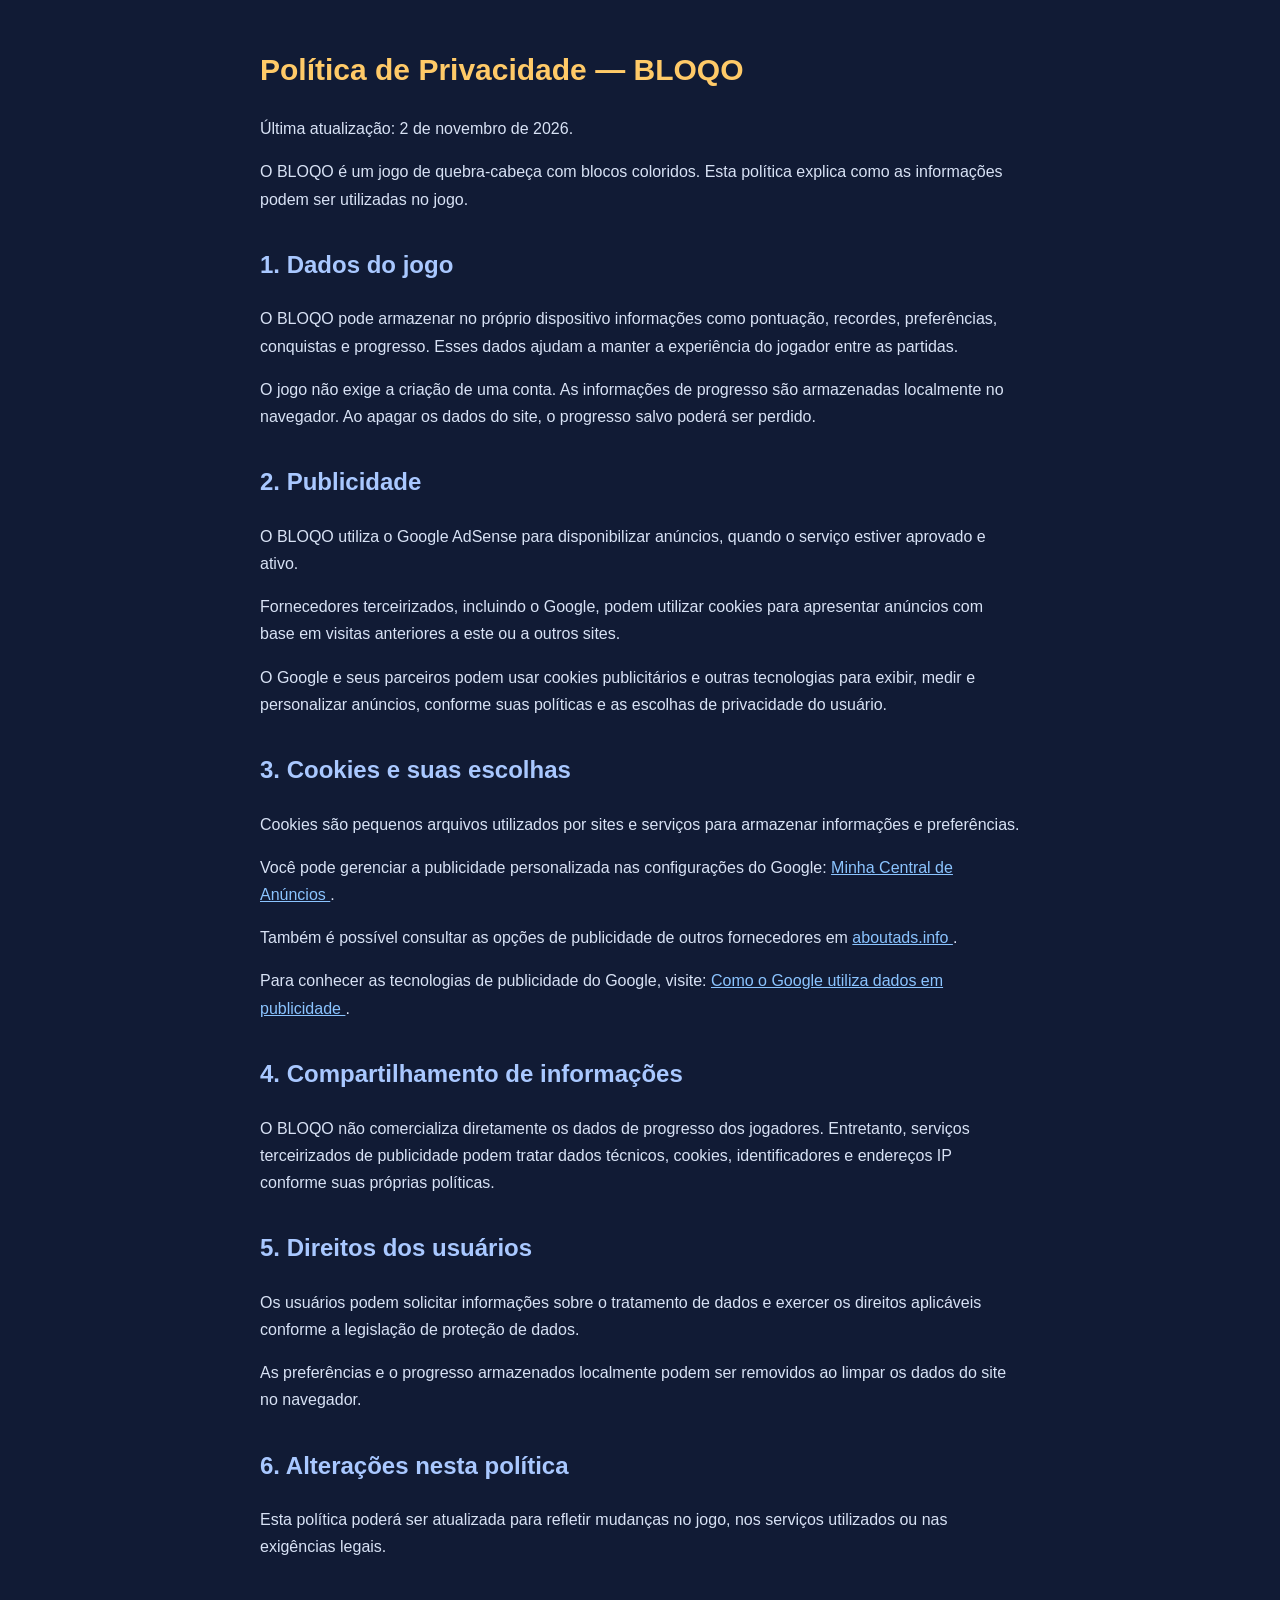
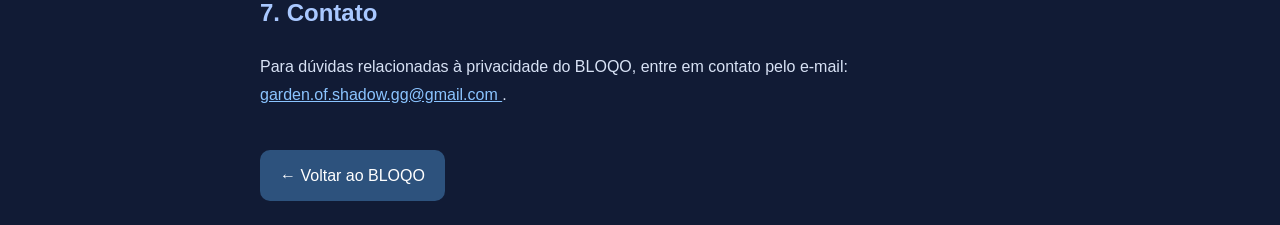
==== privacidade.html @ 5e4409f8 "Add privacy policy for BLOQO game This file contains the privacy policy for the BLOQO game, detailin" ====
<!DOCTYPE html>
<html lang="pt-BR">
<head>
  <meta charset="UTF-8">
  <meta name="viewport" content="width=device-width, initial-scale=1">
  <meta name="theme-color" content="#111b35">
  <title>Política de Privacidade — BLOQO</title>
  <style>
    * { box-sizing: border-box; }
    body {
      margin: 0;
      padding: 24px 18px;
      background: #111b35;
      color: #eef3ff;
      font-family: Arial, sans-serif;
      line-height: 1.7;
    }
    main {
      max-width: 760px;
      margin: 0 auto;
    }
    h1 { color: #ffca68; font-size: 30px; }
    h2 { color: #a9c8ff; margin-top: 32px; }
    p { color: #d8e2f5; }
    a { color: #8bc4ff; }
    .voltar {
      display: inline-block;
      margin-top: 26px;
      padding: 12px 20px;
      background: #2d527d;
      color: white;
      border-radius: 10px;
      text-decoration: none;
    }
  </style>
</head>
<body>
  <main>
    <h1>Política de Privacidade — BLOQO</h1>
    <p>Última atualização: 2 de novembro de 2026.</p>

    <p>
      O BLOQO é um jogo de quebra-cabeça com blocos
      coloridos. Esta política explica como as
      informações podem ser utilizadas no jogo.
    </p>

    <h2>1. Dados do jogo</h2>
    <p>
      O BLOQO pode armazenar no próprio dispositivo
      informações como pontuação, recordes,
      preferências, conquistas e progresso.
      Esses dados ajudam a manter a experiência
      do jogador entre as partidas.
    </p>
    <p>
      O jogo não exige a criação de uma conta.
      As informações de progresso são armazenadas
      localmente no navegador. Ao apagar os dados
      do site, o progresso salvo poderá ser perdido.
    </p>

    <h2>2. Publicidade</h2>
    <p>
      O BLOQO utiliza o Google AdSense para
      disponibilizar anúncios, quando o serviço
      estiver aprovado e ativo.
    </p>
    <p>
      Fornecedores terceirizados, incluindo o
      Google, podem utilizar cookies para apresentar
      anúncios com base em visitas anteriores
      a este ou a outros sites.
    </p>
    <p>
      O Google e seus parceiros podem usar cookies
      publicitários e outras tecnologias para
      exibir, medir e personalizar anúncios,
      conforme suas políticas e as escolhas
      de privacidade do usuário.
    </p>

    <h2>3. Cookies e suas escolhas</h2>
    <p>
      Cookies são pequenos arquivos utilizados
      por sites e serviços para armazenar
      informações e preferências.
    </p>
    <p>
      Você pode gerenciar a publicidade personalizada
      nas configurações do Google:
      <a href="https://myadcenter.google.com/"
         target="_blank" rel="noopener noreferrer">
        Minha Central de Anúncios
      </a>.
    </p>
    <p>
      Também é possível consultar as opções
      de publicidade de outros fornecedores em
      <a href="https://www.aboutads.info/choices/"
         target="_blank" rel="noopener noreferrer">
        aboutads.info
      </a>.
    </p>
    <p>
      Para conhecer as tecnologias de publicidade
      do Google, visite:
      <a href="https://policies.google.com/technologies/ads"
         target="_blank" rel="noopener noreferrer">
        Como o Google utiliza dados em publicidade
      </a>.
    </p>

    <h2>4. Compartilhamento de informações</h2>
    <p>
      O BLOQO não comercializa diretamente
      os dados de progresso dos jogadores.
      Entretanto, serviços terceirizados de
      publicidade podem tratar dados técnicos,
      cookies, identificadores e endereços IP
      conforme suas próprias políticas.
    </p>

    <h2>5. Direitos dos usuários</h2>
    <p>
      Os usuários podem solicitar informações
      sobre o tratamento de dados e exercer
      os direitos aplicáveis conforme a
      legislação de proteção de dados.
    </p>
    <p>
      As preferências e o progresso armazenados
      localmente podem ser removidos ao limpar
      os dados do site no navegador.
    </p>

    <h2>6. Alterações nesta política</h2>
    <p>
      Esta política poderá ser atualizada para
      refletir mudanças no jogo, nos serviços
      utilizados ou nas exigências legais.
    </p>

    <h2>7. Contato</h2>
    <p>
      Para dúvidas relacionadas à privacidade
      do BLOQO, entre em contato pelo e-mail:
      <a href="mailto:garden.of.shadow.gg@gmail.com">
        garden.of.shadow.gg@gmail.com
      </a>.
    </p>

    <a class="voltar" href="./">← Voltar ao BLOQO</a>
  </main>
</body>
</html>
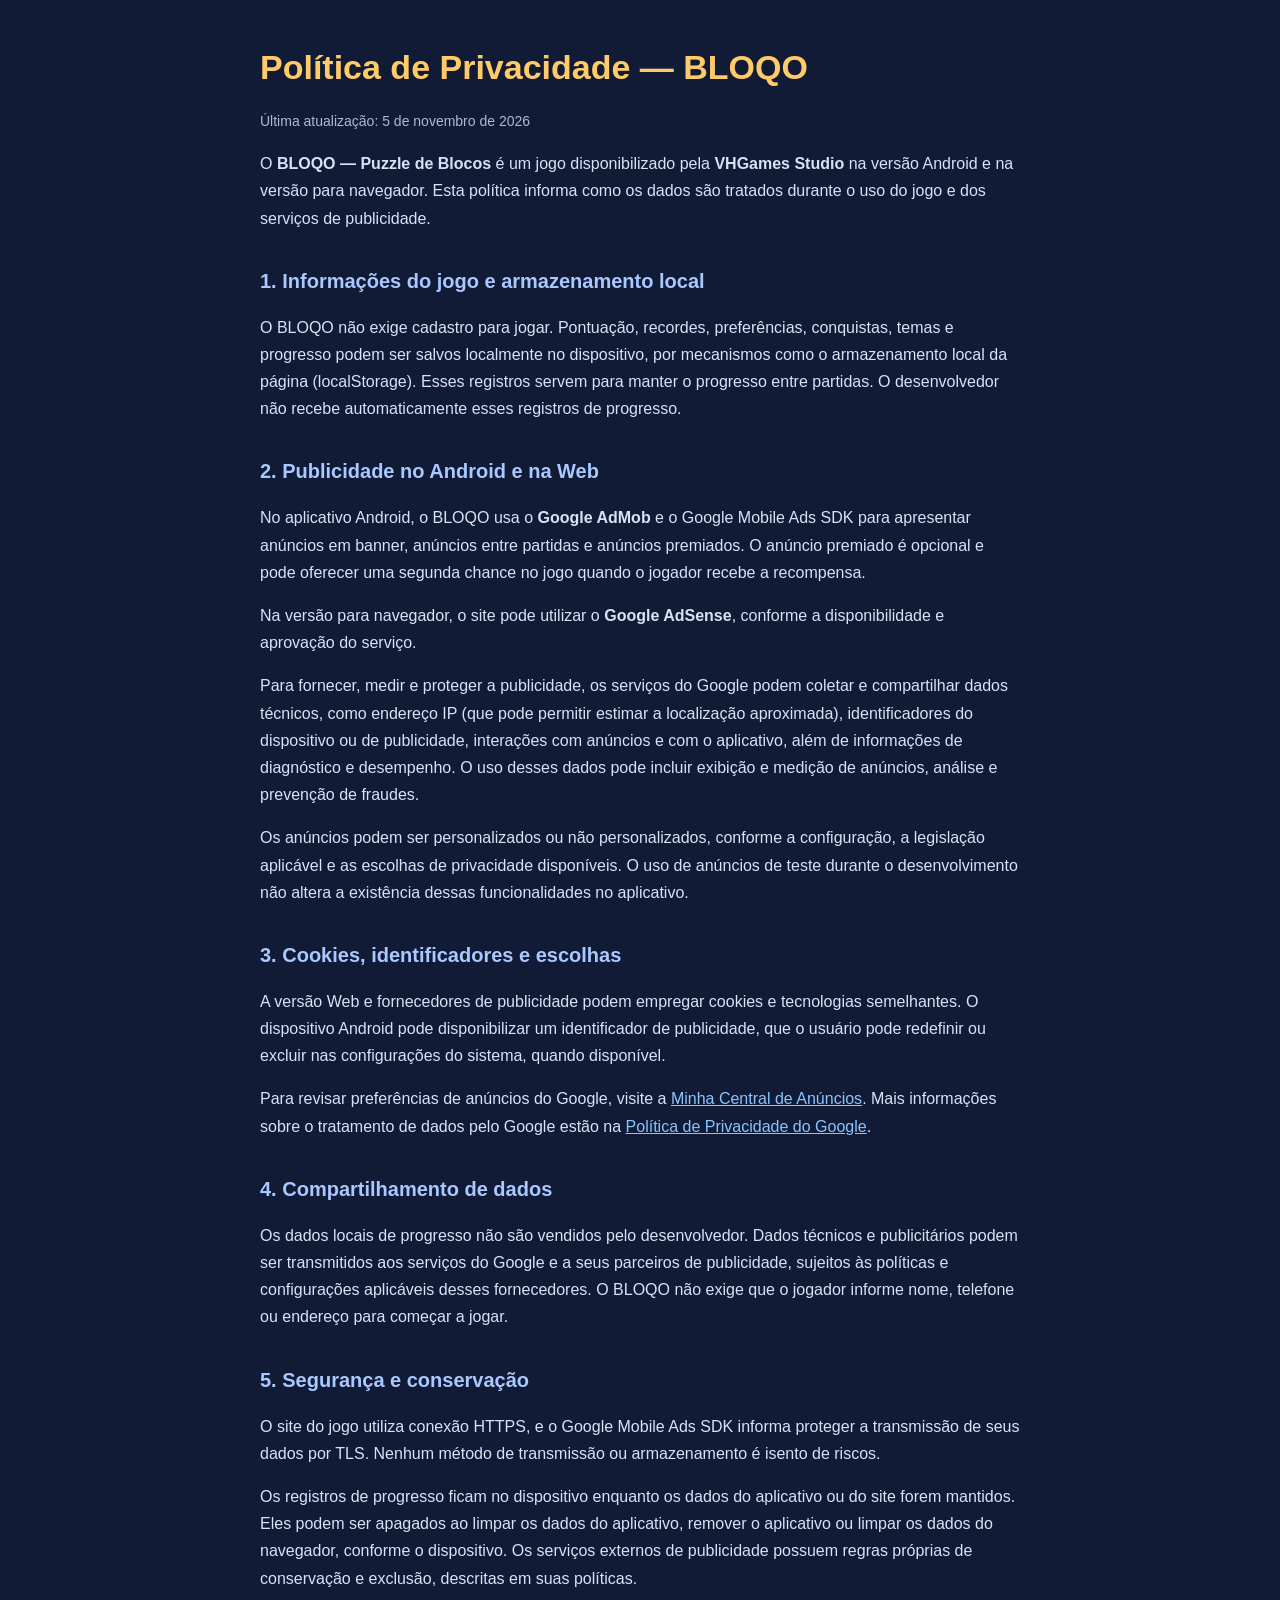
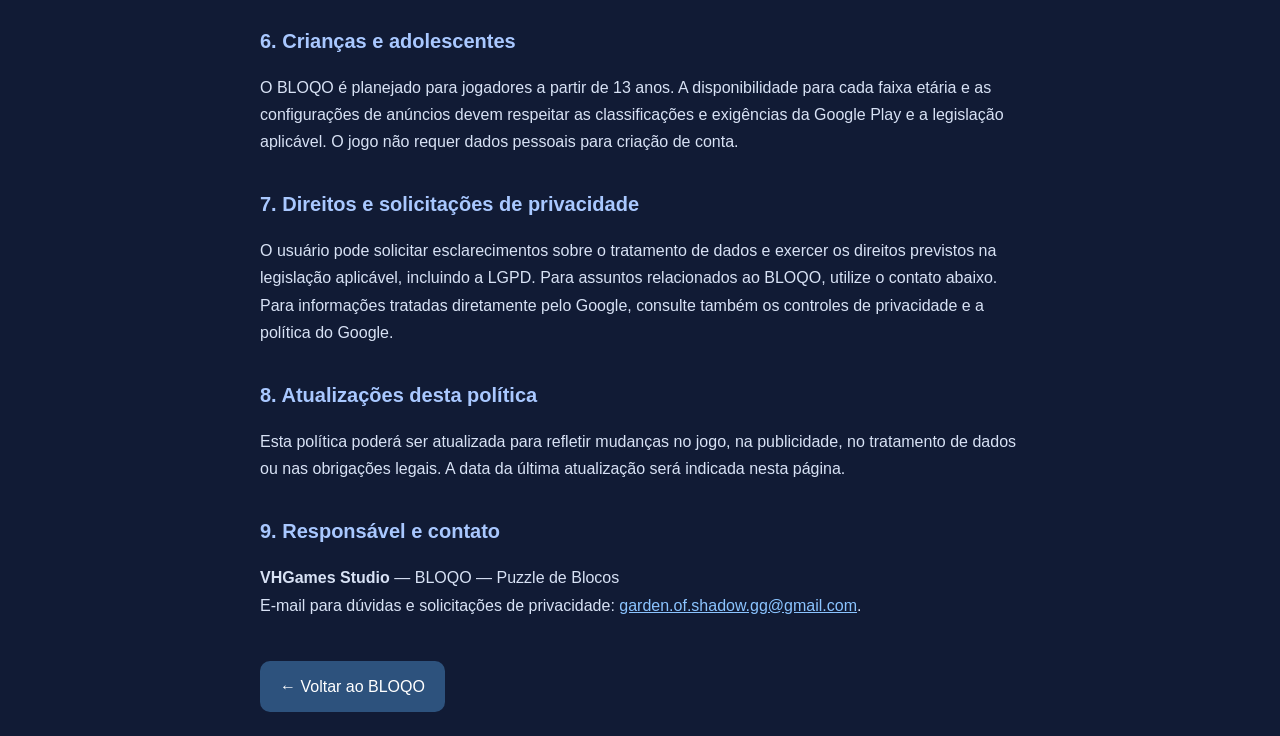
==== commit bc98d5b3: "Update privacidade.html" ====
--- a/privacidade.html
+++ b/privacidade.html
@@ -1,157 +1,107 @@
-
 <!DOCTYPE html>
 <html lang="pt-BR">
 <head>
   <meta charset="UTF-8">
   <meta name="viewport" content="width=device-width, initial-scale=1">
   <meta name="theme-color" content="#111b35">
+  <meta name="description" content="Política de Privacidade do BLOQO — Puzzle de Blocos, da VHGames Studio.">
   <title>Política de Privacidade — BLOQO</title>
   <style>
-    * { box-sizing: border-box; }
-    body {
-      margin: 0;
-      padding: 24px 18px;
-      background: #111b35;
-      color: #eef3ff;
-      font-family: Arial, sans-serif;
-      line-height: 1.7;
-    }
-    main {
-      max-width: 760px;
-      margin: 0 auto;
-    }
-    h1 { color: #ffca68; font-size: 30px; }
-    h2 { color: #a9c8ff; margin-top: 32px; }
-    p { color: #d8e2f5; }
-    a { color: #8bc4ff; }
-    .voltar {
-      display: inline-block;
-      margin-top: 26px;
-      padding: 12px 20px;
-      background: #2d527d;
-      color: white;
-      border-radius: 10px;
-      text-decoration: none;
-    }
+    *{box-sizing:border-box}
+    body{margin:0;padding:24px 18px;background:#111b35;color:#eef3ff;font-family:Arial,sans-serif;line-height:1.7}
+    main{max-width:760px;margin:0 auto}
+    h1{color:#ffca68;font-size:clamp(26px,6vw,34px);line-height:1.2}
+    h2{color:#a9c8ff;margin:32px 0 8px;font-size:20px}
+    p,li{color:#d8e2f5}
+    a{color:#8bc4ff;overflow-wrap:anywhere}
+    .updated{color:#a9bad7;font-size:14px}
+    .back{display:inline-block;margin-top:26px;padding:12px 20px;background:#2d527d;color:#fff;border-radius:10px;text-decoration:none}
   </style>
 </head>
 <body>
-  <main>
-    <h1>Política de Privacidade — BLOQO</h1>
-    <p>Última atualização: 2 de novembro de 2026.</p>
+<main>
+  <h1>Política de Privacidade — BLOQO</h1>
+  <p class="updated">Última atualização: 5 de novembro de 2026</p>
+  <p>O <strong>BLOQO — Puzzle de Blocos</strong> é um jogo disponibilizado pela
+  <strong>VHGames Studio</strong> na versão Android e na versão para navegador.
+  Esta política informa como os dados são tratados durante o uso do jogo e dos serviços de publicidade.</p>
 
-    <p>
-      O BLOQO é um jogo de quebra-cabeça com blocos
-      coloridos. Esta política explica como as
-      informações podem ser utilizadas no jogo.
-    </p>
+  <h2>1. Informações do jogo e armazenamento local</h2>
+  <p>O BLOQO não exige cadastro para jogar. Pontuação, recordes, preferências,
+  conquistas, temas e progresso podem ser salvos localmente no dispositivo,
+  por mecanismos como o armazenamento local da página (localStorage).
+  Esses registros servem para manter o progresso entre partidas.
+  O desenvolvedor não recebe automaticamente esses registros de progresso.</p>
 
-    <h2>1. Dados do jogo</h2>
-    <p>
-      O BLOQO pode armazenar no próprio dispositivo
-      informações como pontuação, recordes,
-      preferências, conquistas e progresso.
-      Esses dados ajudam a manter a experiência
-      do jogador entre as partidas.
-    </p>
-    <p>
-      O jogo não exige a criação de uma conta.
-      As informações de progresso são armazenadas
-      localmente no navegador. Ao apagar os dados
-      do site, o progresso salvo poderá ser perdido.
-    </p>
+  <h2>2. Publicidade no Android e na Web</h2>
+  <p>No aplicativo Android, o BLOQO usa o <strong>Google AdMob</strong> e o
+  Google Mobile Ads SDK para apresentar anúncios em banner, anúncios entre
+  partidas e anúncios premiados. O anúncio premiado é opcional e pode
+  oferecer uma segunda chance no jogo quando o jogador recebe a recompensa.</p>
+  <p>Na versão para navegador, o site pode utilizar o <strong>Google AdSense</strong>,
+  conforme a disponibilidade e aprovação do serviço.</p>
+  <p>Para fornecer, medir e proteger a publicidade, os serviços do Google
+  podem coletar e compartilhar dados técnicos, como endereço IP (que pode
+  permitir estimar a localização aproximada), identificadores do dispositivo
+  ou de publicidade, interações com anúncios e com o aplicativo, além de
+  informações de diagnóstico e desempenho. O uso desses dados pode incluir
+  exibição e medição de anúncios, análise e prevenção de fraudes.</p>
+  <p>Os anúncios podem ser personalizados ou não personalizados, conforme
+  a configuração, a legislação aplicável e as escolhas de privacidade disponíveis.
+  O uso de anúncios de teste durante o desenvolvimento não altera a existência
+  dessas funcionalidades no aplicativo.</p>
 
-    <h2>2. Publicidade</h2>
-    <p>
-      O BLOQO utiliza o Google AdSense para
-      disponibilizar anúncios, quando o serviço
-      estiver aprovado e ativo.
-    </p>
-    <p>
-      Fornecedores terceirizados, incluindo o
-      Google, podem utilizar cookies para apresentar
-      anúncios com base em visitas anteriores
-      a este ou a outros sites.
-    </p>
-    <p>
-      O Google e seus parceiros podem usar cookies
-      publicitários e outras tecnologias para
-      exibir, medir e personalizar anúncios,
-      conforme suas políticas e as escolhas
-      de privacidade do usuário.
-    </p>
+  <h2>3. Cookies, identificadores e escolhas</h2>
+  <p>A versão Web e fornecedores de publicidade podem empregar cookies e
+  tecnologias semelhantes. O dispositivo Android pode disponibilizar um
+  identificador de publicidade, que o usuário pode redefinir ou excluir
+  nas configurações do sistema, quando disponível.</p>
+  <p>Para revisar preferências de anúncios do Google, visite a
+  <a href="https://myadcenter.google.com/" target="_blank" rel="noopener noreferrer">Minha Central de Anúncios</a>.
+  Mais informações sobre o tratamento de dados pelo Google estão na
+  <a href="https://policies.google.com/privacy?hl=pt-BR" target="_blank" rel="noopener noreferrer">Política de Privacidade do Google</a>.</p>
 
-    <h2>3. Cookies e suas escolhas</h2>
-    <p>
-      Cookies são pequenos arquivos utilizados
-      por sites e serviços para armazenar
-      informações e preferências.
-    </p>
-    <p>
-      Você pode gerenciar a publicidade personalizada
-      nas configurações do Google:
-      <a href="https://myadcenter.google.com/"
-         target="_blank" rel="noopener noreferrer">
-        Minha Central de Anúncios
-      </a>.
-    </p>
-    <p>
-      Também é possível consultar as opções
-      de publicidade de outros fornecedores em
-      <a href="https://www.aboutads.info/choices/"
-         target="_blank" rel="noopener noreferrer">
-        aboutads.info
-      </a>.
-    </p>
-    <p>
-      Para conhecer as tecnologias de publicidade
-      do Google, visite:
-      <a href="https://policies.google.com/technologies/ads"
-         target="_blank" rel="noopener noreferrer">
-        Como o Google utiliza dados em publicidade
-      </a>.
-    </p>
+  <h2>4. Compartilhamento de dados</h2>
+  <p>Os dados locais de progresso não são vendidos pelo desenvolvedor.
+  Dados técnicos e publicitários podem ser transmitidos aos serviços do Google
+  e a seus parceiros de publicidade, sujeitos às políticas e configurações
+  aplicáveis desses fornecedores. O BLOQO não exige que o jogador informe
+  nome, telefone ou endereço para começar a jogar.</p>
 
-    <h2>4. Compartilhamento de informações</h2>
-    <p>
-      O BLOQO não comercializa diretamente
-      os dados de progresso dos jogadores.
-      Entretanto, serviços terceirizados de
-      publicidade podem tratar dados técnicos,
-      cookies, identificadores e endereços IP
-      conforme suas próprias políticas.
-    </p>
+  <h2>5. Segurança e conservação</h2>
+  <p>O site do jogo utiliza conexão HTTPS, e o Google Mobile Ads SDK
+  informa proteger a transmissão de seus dados por TLS.
+  Nenhum método de transmissão ou armazenamento é isento de riscos.</p>
+  <p>Os registros de progresso ficam no dispositivo enquanto os dados
+  do aplicativo ou do site forem mantidos. Eles podem ser apagados ao
+  limpar os dados do aplicativo, remover o aplicativo ou limpar os dados
+  do navegador, conforme o dispositivo. Os serviços externos de publicidade
+  possuem regras próprias de conservação e exclusão, descritas em suas políticas.</p>
 
-    <h2>5. Direitos dos usuários</h2>
-    <p>
-      Os usuários podem solicitar informações
-      sobre o tratamento de dados e exercer
-      os direitos aplicáveis conforme a
-      legislação de proteção de dados.
-    </p>
-    <p>
-      As preferências e o progresso armazenados
-      localmente podem ser removidos ao limpar
-      os dados do site no navegador.
-    </p>
+  <h2>6. Crianças e adolescentes</h2>
+  <p>O BLOQO é planejado para jogadores a partir de 13 anos.
+  A disponibilidade para cada faixa etária e as configurações de anúncios
+  devem respeitar as classificações e exigências da Google Play e a
+  legislação aplicável. O jogo não requer dados pessoais para criação de conta.</p>
 
-    <h2>6. Alterações nesta política</h2>
-    <p>
-      Esta política poderá ser atualizada para
-      refletir mudanças no jogo, nos serviços
-      utilizados ou nas exigências legais.
-    </p>
+  <h2>7. Direitos e solicitações de privacidade</h2>
+  <p>O usuário pode solicitar esclarecimentos sobre o tratamento de dados
+  e exercer os direitos previstos na legislação aplicável, incluindo a LGPD.
+  Para assuntos relacionados ao BLOQO, utilize o contato abaixo.
+  Para informações tratadas diretamente pelo Google, consulte também
+  os controles de privacidade e a política do Google.</p>
 
-    <h2>7. Contato</h2>
-    <p>
-      Para dúvidas relacionadas à privacidade
-      do BLOQO, entre em contato pelo e-mail:
-      <a href="mailto:garden.of.shadow.gg@gmail.com">
-        garden.of.shadow.gg@gmail.com
-      </a>.
-    </p>
+  <h2>8. Atualizações desta política</h2>
+  <p>Esta política poderá ser atualizada para refletir mudanças no jogo,
+  na publicidade, no tratamento de dados ou nas obrigações legais.
+  A data da última atualização será indicada nesta página.</p>
 
-    <a class="voltar" href="./">← Voltar ao BLOQO</a>
-  </main>
+  <h2>9. Responsável e contato</h2>
+  <p><strong>VHGames Studio</strong> — BLOQO — Puzzle de Blocos<br>
+  E-mail para dúvidas e solicitações de privacidade:
+  <a href="mailto:garden.of.shadow.gg@gmail.com">garden.of.shadow.gg@gmail.com</a>.</p>
+
+  <a class="back" href="./">← Voltar ao BLOQO</a>
+</main>
 </body>
 </html>
